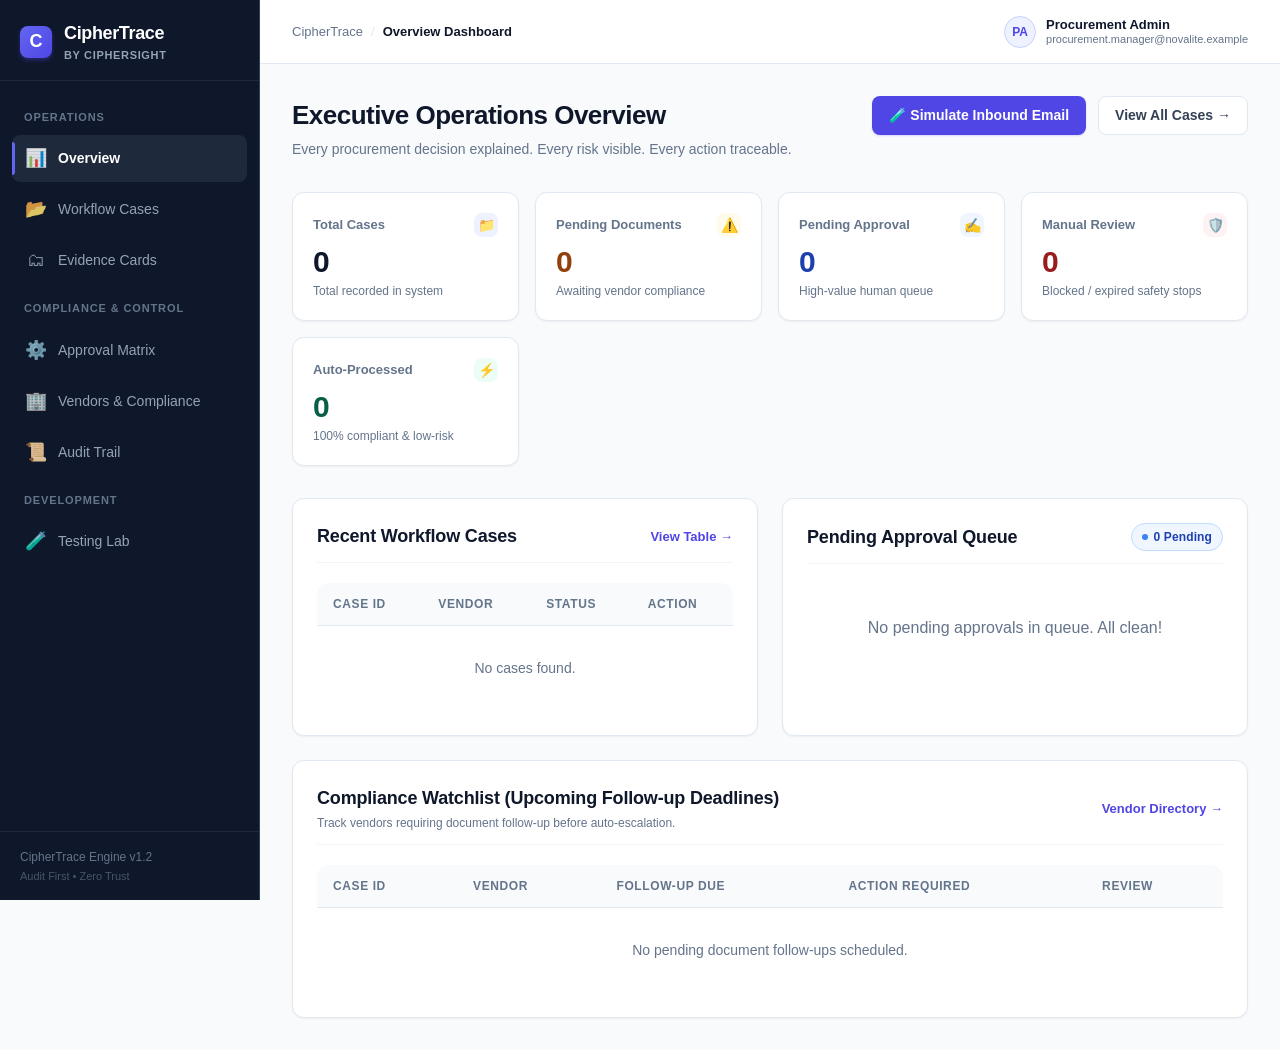
==== index.html @ 4a42e0ad "Initial commit: CipherTrace by Team CipherSight - AI Procurement Assistant" ====
﻿<!DOCTYPE html>
<html lang="en">
<head>
  <meta charset="UTF-8">
  <meta name="viewport" content="width=device-width, initial-scale=1.0">
  <title>CipherTrace - Overview Dashboard</title>
  <link rel="stylesheet" href="css/style.css">
</head>
<body>
  <div class="app-container">
    <!-- Midnight Navy Sidebar (Figma Spec) -->
    <aside class="app-sidebar" id="app-sidebar">
      <div class="sidebar-header">
        <div class="brand-wrapper">
          <div class="brand-logo-icon">C</div>
          <div class="brand-info">
            <span class="brand-title">CipherTrace</span>
            <span class="brand-subtitle">by CipherSight</span>
          </div>
        </div>
      </div>

      <nav class="sidebar-nav">
        <span class="nav-section-label">Operations</span>
        <a href="index.html" class="active">
          <span class="nav-icon">📊</span>
          <span>Overview</span>
        </a>
        <a href="cases.html">
          <span class="nav-icon">📂</span>
          <span>Workflow Cases</span>
        </a>
        <a href="evidence.html">
          <span class="nav-icon">🗂</span>
          <span>Evidence Cards</span>
        </a>

        <span class="nav-section-label">Compliance & Control</span>
        <a href="settings.html">
          <span class="nav-icon">⚙️</span>
          <span>Approval Matrix</span>
        </a>
        <a href="vendors.html">
          <span class="nav-icon">🏢</span>
          <span>Vendors & Compliance</span>
        </a>
        <a href="audit.html">
          <span class="nav-icon">📜</span>
          <span>Audit Trail</span>
        </a>

        <span class="nav-section-label">Development</span>
        <a href="test.html">
          <span class="nav-icon">🧪</span>
          <span>Testing Lab</span>
        </a>
      </nav>

      <div class="sidebar-footer">
        <div>CipherTrace Engine v1.2</div>
        <div style="font-size: 0.6875rem; color: #475569; margin-top: 2px;">Audit First • Zero Trust</div>
      </div>
    </aside>

    <!-- Main Content Wrapper -->
    <div class="app-main-wrapper">
      <header class="app-topbar">
        <div class="topbar-left">
          <button class="mobile-menu-toggle" id="menu-toggle" aria-label="Toggle Navigation">☰</button>
          <div class="topbar-breadcrumbs">
            <span>CipherTrace</span>
            <span class="separator">/</span>
            <span class="current">Overview Dashboard</span>
          </div>
        </div>

        <div class="topbar-right">
          <div class="user-profile-badge">
            <div class="user-avatar">PA</div>
            <div class="user-details">
              <span class="user-name">Procurement Admin</span>
              <span class="user-role">procurement.manager@novalite.example</span>
            </div>
          </div>
        </div>
      </header>

      <main class="page-content">
        <div class="page-header" style="display: flex; justify-content: space-between; align-items: flex-start; flex-wrap: wrap; gap: 1rem;">
          <div>
            <h1 class="page-title">Executive Operations Overview</h1>
            <p class="page-subtitle">Every procurement decision explained. Every risk visible. Every action traceable.</p>
          </div>
          <div style="display: flex; gap: 0.75rem;">
            <a href="test.html" class="btn btn-primary">🧪 Simulate Inbound Email</a>
            <a href="cases.html" class="btn btn-secondary">View All Cases →</a>
          </div>
        </div>

        <!-- 5 Stat Cards (Figma Spec) -->
        <div class="stat-cards-grid">
          <div class="stat-card variant-total">
            <div class="stat-card-header">
              <span class="stat-card-label">Total Cases</span>
              <span class="stat-card-badge">📁</span>
            </div>
            <div class="stat-card-value" id="stat-total">0</div>
            <div class="stat-card-subtext">Total recorded in system</div>
          </div>

          <div class="stat-card variant-warning">
            <div class="stat-card-header">
              <span class="stat-card-label">Pending Documents</span>
              <span class="stat-card-badge">⚠️</span>
            </div>
            <div class="stat-card-value" id="stat-pending-docs" style="color: var(--warning-text);">0</div>
            <div class="stat-card-subtext">Awaiting vendor compliance</div>
          </div>

          <div class="stat-card variant-info">
            <div class="stat-card-header">
              <span class="stat-card-label">Pending Approval</span>
              <span class="stat-card-badge">✍️</span>
            </div>
            <div class="stat-card-value" id="stat-pending-approval" style="color: var(--info-text);">0</div>
            <div class="stat-card-subtext">High-value human queue</div>
          </div>

          <div class="stat-card variant-danger">
            <div class="stat-card-header">
              <span class="stat-card-label">Manual Review</span>
              <span class="stat-card-badge">🛡️</span>
            </div>
            <div class="stat-card-value" id="stat-manual-review" style="color: var(--danger-text);">0</div>
            <div class="stat-card-subtext">Blocked / expired safety stops</div>
          </div>

          <div class="stat-card variant-success">
            <div class="stat-card-header">
              <span class="stat-card-label">Auto-Processed</span>
              <span class="stat-card-badge">⚡</span>
            </div>
            <div class="stat-card-value" id="stat-auto-processed" style="color: var(--success-text);">0</div>
            <div class="stat-card-subtext">100% compliant & low-risk</div>
          </div>
        </div>

        <!-- Operational Split View -->
        <div style="display: grid; grid-template-columns: repeat(auto-fit, minmax(450px, 1fr)); gap: 1.5rem;">
          <!-- Left: Recent Cases -->
          <div class="card" style="margin-bottom: 0;">
            <div class="card-header">
              <h2 class="card-title">Recent Workflow Cases</h2>
              <a href="cases.html" style="font-size: 0.8125rem; color: var(--primary); font-weight: 600; text-decoration: none;">View Table →</a>
            </div>
            <div class="table-container" style="box-shadow: none; border: none; margin-bottom: 0;">
              <table>
                <thead>
                  <tr>
                    <th>Case ID</th>
                    <th>Vendor</th>
                    <th>Status</th>
                    <th>Action</th>
                  </tr>
                </thead>
                <tbody id="recent-cases-tbody">
                  <tr>
                    <td colspan="4" style="text-align: center; color: var(--text-muted); padding: 2rem;">Loading live cases...</td>
                  </tr>
                </tbody>
              </table>
            </div>
          </div>

          <!-- Right: Pending Approval Queue -->
          <div class="card" style="margin-bottom: 0;">
            <div class="card-header">
              <h2 class="card-title">Pending Approval Queue</h2>
              <span class="badge badge-blue" id="queue-count-badge">0 Pending</span>
            </div>
            <div id="pending-queue-container" style="display: flex; flex-direction: column; gap: 0.75rem;">
              <div style="text-align: center; color: var(--text-muted); padding: 2rem;">Loading approval queue...</div>
            </div>
          </div>
        </div>

        <!-- Compliance & Follow-Up Watchlist -->
        <div class="card" style="margin-top: 1.5rem; margin-bottom: 0;">
          <div class="card-header">
            <div>
              <h2 class="card-title">Compliance Watchlist (Upcoming Follow-up Deadlines)</h2>
              <p style="font-size: 0.75rem; color: var(--text-muted); margin-top: 2px;">Track vendors requiring document follow-up before auto-escalation.</p>
            </div>
            <a href="vendors.html" style="font-size: 0.8125rem; color: var(--primary); font-weight: 600; text-decoration: none;">Vendor Directory →</a>
          </div>
          <div class="table-container" style="box-shadow: none; border: none; margin-bottom: 0;">
            <table>
              <thead>
                <tr>
                  <th>Case ID</th>
                  <th>Vendor</th>
                  <th>Follow-up Due</th>
                  <th>Action Required</th>
                  <th>Review</th>
                </tr>
              </thead>
              <tbody id="followup-tbody">
                <tr>
                  <td colspan="5" style="text-align: center; color: var(--text-muted); padding: 2rem;">Loading compliance watchlist...</td>
                </tr>
              </tbody>
            </table>
          </div>
        </div>
      </main>
    </div>
  </div>

  <div id="toast-container" class="toast-container"></div>

  <script src="js/app.js"></script>
  <script src="js/pages/overview.js"></script>
</body>
</html>
---- css/style.css ----
/* ==========================================================================
   Novalite Enterprise Design System — Linear + Stripe Dashboard Spec
   ========================================================================== */

:root {
  /* Colors */
  --sidebar-bg: #0f172a;       /* Slate 900 */
  --sidebar-hover: #1e293b;    /* Slate 800 */
  --sidebar-border: #334155;   /* Slate 700 */
  --sidebar-text: #94a3b8;     /* Slate 400 */
  --sidebar-text-active: #ffffff;
  --sidebar-active-indicator: #6366f1; /* Indigo 500 */

  --primary: #4f46e5;          /* Indigo 600 */
  --primary-hover: #4338ca;    /* Indigo 700 */
  --primary-light: #eef2ff;    /* Indigo 50 */
  --primary-text: #ffffff;

  --bg-page: #f8fafc;          /* Slate 50 */
  --bg-surface: #ffffff;
  --border: #e2e8f0;           /* Slate 200 */
  --border-light: #f1f5f9;     /* Slate 100 */

  --text-main: #0f172a;        /* Slate 900 */
  --text-body: #334155;        /* Slate 700 */
  --text-muted: #64748b;       /* Slate 500 */
  --text-light: #94a3b8;       /* Slate 400 */

  /* Status Tokens */
  --success-bg: #ecfdf5;       /* Emerald 50 */
  --success-border: #a7f3d0;   /* Emerald 200 */
  --success-text: #065f46;     /* Emerald 800 */
  --success-dot: #10b981;      /* Emerald 500 */

  --warning-bg: #fffbeb;       /* Amber 50 */
  --warning-border: #fde68a;   /* Amber 200 */
  --warning-text: #92400e;     /* Amber 800 */
  --warning-dot: #f59e0b;      /* Amber 500 */

  --info-bg: #eff6ff;          /* Blue 50 */
  --info-border: #bfdbfe;      /* Blue 200 */
  --info-text: #1e40af;        /* Blue 800 */
  --info-dot: #3b82f6;         /* Blue 500 */

  --danger-bg: #fef2f2;        /* Rose 50 */
  --danger-border: #fecaca;    /* Rose 200 */
  --danger-text: #991b1b;      /* Rose 800 */
  --danger-dot: #ef4444;       /* Rose 500 */

  --neutral-bg: #f1f5f9;       /* Slate 100 */
  --neutral-border: #cbd5e1;   /* Slate 300 */
  --neutral-text: #475569;     /* Slate 600 */

  /* Elevation */
  --shadow-xs: 0 1px 2px rgba(0, 0, 0, 0.05);
  --shadow-sm: 0 1px 3px rgba(0, 0, 0, 0.08), 0 1px 2px rgba(0, 0, 0, 0.04);
  --shadow-md: 0 4px 6px -1px rgba(0, 0, 0, 0.08), 0 2px 4px -1px rgba(0, 0, 0, 0.04);
  --shadow-lg: 0 10px 15px -3px rgba(0, 0, 0, 0.08), 0 4px 6px -2px rgba(0, 0, 0, 0.04);

  --radius-sm: 6px;
  --radius-md: 8px;
  --radius-lg: 12px;
  --radius-full: 9999px;

  --sidebar-width: 260px;
  --topbar-height: 64px;
}

* {
  box-sizing: border-box;
  margin: 0;
  padding: 0;
}

body {
  font-family: -apple-system, BlinkMacSystemFont, "Inter", "Segoe UI", Roboto, sans-serif;
  background-color: var(--bg-page);
  color: var(--text-main);
  line-height: 1.5;
  -webkit-font-smoothing: antialiased;
  min-height: 100vh;
  display: flex;
}

/* ==========================================================================
   Application Shell Layout
   ========================================================================== */

.app-container {
  display: flex;
  width: 100%;
  min-height: 100vh;
}

/* Sidebar */
aside.app-sidebar {
  width: var(--sidebar-width);
  background-color: var(--sidebar-bg);
  color: var(--sidebar-text);
  flex-shrink: 0;
  display: flex;
  flex-direction: column;
  border-right: 1px solid var(--sidebar-border);
  position: fixed;
  top: 0;
  bottom: 0;
  left: 0;
  z-index: 50;
  transition: transform 0.2s ease;
}

.sidebar-header {
  padding: 1.25rem 1.25rem 1rem 1.25rem;
  border-bottom: 1px solid rgba(255, 255, 255, 0.08);
}

.brand-wrapper {
  display: flex;
  align-items: center;
  gap: 0.75rem;
}

.brand-logo-icon {
  width: 32px;
  height: 32px;
  background: linear-gradient(135deg, #6366f1, #4f46e5);
  border-radius: var(--radius-md);
  display: flex;
  align-items: center;
  justify-content: center;
  color: #fff;
  font-weight: 800;
  font-size: 1.125rem;
  box-shadow: 0 2px 4px rgba(79, 70, 229, 0.4);
}

.brand-info {
  display: flex;
  flex-direction: column;
}

.brand-title {
  font-size: 1.125rem;
  font-weight: 700;
  color: #ffffff;
  letter-spacing: -0.02em;
}

.brand-subtitle {
  font-size: 0.6875rem;
  color: var(--sidebar-text);
  text-transform: uppercase;
  letter-spacing: 0.06em;
  font-weight: 600;
}

/* Sidebar Navigation */
.sidebar-nav {
  padding: 1rem 0.75rem;
  flex: 1;
  overflow-y: auto;
  display: flex;
  flex-direction: column;
  gap: 0.25rem;
}

.nav-section-label {
  font-size: 0.6875rem;
  font-weight: 700;
  text-transform: uppercase;
  color: #64748b;
  letter-spacing: 0.08em;
  padding: 0.75rem 0.75rem 0.375rem 0.75rem;
}

.sidebar-nav a {
  display: flex;
  align-items: center;
  gap: 0.75rem;
  padding: 0.625rem 0.875rem;
  border-radius: var(--radius-md);
  color: var(--sidebar-text);
  text-decoration: none;
  font-size: 0.875rem;
  font-weight: 500;
  transition: all 0.15s ease;
  position: relative;
}

.sidebar-nav a .nav-icon {
  font-size: 1.125rem;
  width: 20px;
  display: inline-flex;
  justify-content: center;
  opacity: 0.85;
}

.sidebar-nav a:hover {
  background-color: var(--sidebar-hover);
  color: #ffffff;
}

.sidebar-nav a.active {
  background-color: #1e293b;
  color: var(--sidebar-text-active);
  font-weight: 600;
}

.sidebar-nav a.active::before {
  content: "";
  position: absolute;
  left: 0;
  top: 15%;
  bottom: 15%;
  width: 3px;
  background-color: var(--sidebar-active-indicator);
  border-radius: 0 4px 4px 0;
}

.sidebar-footer {
  padding: 1rem 1.25rem;
  border-top: 1px solid rgba(255, 255, 255, 0.08);
  font-size: 0.75rem;
  color: #64748b;
}

/* Main Content Area */
.app-main-wrapper {
  margin-left: var(--sidebar-width);
  flex: 1;
  display: flex;
  flex-direction: column;
  min-width: 0;
}

/* Topbar Header */
header.app-topbar {
  height: var(--topbar-height);
  background-color: var(--bg-surface);
  border-bottom: 1px solid var(--border);
  display: flex;
  align-items: center;
  justify-content: space-between;
  padding: 0 2rem;
  position: sticky;
  top: 0;
  z-index: 40;
}

.topbar-left {
  display: flex;
  align-items: center;
  gap: 1rem;
}

.mobile-menu-toggle {
  display: none;
  background: none;
  border: 1px solid var(--border);
  border-radius: var(--radius-sm);
  padding: 0.375rem 0.5rem;
  cursor: pointer;
  font-size: 1.125rem;
}

.topbar-breadcrumbs {
  display: flex;
  align-items: center;
  gap: 0.5rem;
  font-size: 0.8125rem;
  color: var(--text-muted);
}

.topbar-breadcrumbs a {
  color: var(--text-muted);
  text-decoration: none;
}
.topbar-breadcrumbs a:hover {
  color: var(--text-main);
}
.topbar-breadcrumbs .separator {
  color: var(--border);
}
.topbar-breadcrumbs .current {
  color: var(--text-main);
  font-weight: 600;
}

.topbar-right {
  display: flex;
  align-items: center;
  gap: 1.25rem;
}

.user-profile-badge {
  display: flex;
  align-items: center;
  gap: 0.625rem;
  font-size: 0.8125rem;
}

.user-avatar {
  width: 32px;
  height: 32px;
  background-color: var(--primary-light);
  color: var(--primary);
  border-radius: var(--radius-full);
  display: flex;
  align-items: center;
  justify-content: center;
  font-weight: 700;
  font-size: 0.75rem;
  border: 1px solid #c7d2fe;
}

.user-details {
  display: flex;
  flex-direction: column;
  line-height: 1.2;
}
.user-name {
  font-weight: 600;
  color: var(--text-main);
}
.user-role {
  font-size: 0.6875rem;
  color: var(--text-muted);
}

/* Page Container */
main.page-content {
  padding: 2rem;
  max-width: 1400px;
  width: 100%;
  margin: 0 auto;
}

.page-header {
  margin-bottom: 2rem;
}

.page-title {
  font-size: 1.625rem;
  font-weight: 700;
  letter-spacing: -0.02em;
  color: var(--text-main);
  margin-bottom: 0.25rem;
}

.page-subtitle {
  font-size: 0.875rem;
  color: var(--text-muted);
}

/* ==========================================================================
   Dashboard Stat Cards Grid (Screen A)
   ========================================================================== */

.stat-cards-grid {
  display: grid;
  grid-template-columns: repeat(auto-fit, minmax(210px, 1fr));
  gap: 1rem;
  margin-bottom: 2rem;
}

.stat-card {
  background-color: var(--bg-surface);
  border: 1px solid var(--border);
  border-radius: var(--radius-lg);
  padding: 1.25rem;
  box-shadow: var(--shadow-xs);
  display: flex;
  flex-direction: column;
  transition: all 0.15s ease;
  position: relative;
  overflow: hidden;
}

.stat-card:hover {
  box-shadow: var(--shadow-sm);
  border-color: #cbd5e1;
}

.stat-card-header {
  display: flex;
  align-items: center;
  justify-content: space-between;
  margin-bottom: 0.5rem;
}

.stat-card-label {
  font-size: 0.8125rem;
  font-weight: 600;
  color: var(--text-muted);
}

.stat-card-badge {
  width: 24px;
  height: 24px;
  border-radius: var(--radius-md);
  display: flex;
  align-items: center;
  justify-content: center;
  font-size: 0.875rem;
}

.stat-card-value {
  font-size: 1.875rem;
  font-weight: 800;
  color: var(--text-main);
  line-height: 1.1;
  margin-bottom: 0.25rem;
}

.stat-card-subtext {
  font-size: 0.75rem;
  color: var(--text-muted);
}

/* Stat color variants */
.stat-card.variant-total .stat-card-badge { background-color: var(--primary-light); color: var(--primary); }
.stat-card.variant-warning .stat-card-badge { background-color: var(--warning-bg); color: var(--warning-text); }
.stat-card.variant-info .stat-card-badge { background-color: var(--info-bg); color: var(--info-text); }
.stat-card.variant-danger .stat-card-badge { background-color: var(--danger-bg); color: var(--danger-text); }
.stat-card.variant-success .stat-card-badge { background-color: var(--success-bg); color: var(--success-text); }

/* ==========================================================================
   Standard Card Component
   ========================================================================== */

.card {
  background-color: var(--bg-surface);
  border: 1px solid var(--border);
  border-radius: var(--radius-lg);
  padding: 1.5rem;
  box-shadow: var(--shadow-xs);
  margin-bottom: 1.5rem;
}

.card-header {
  display: flex;
  align-items: center;
  justify-content: space-between;
  margin-bottom: 1.25rem;
  padding-bottom: 0.75rem;
  border-bottom: 1px solid var(--border-light);
}

.card-title {
  font-size: 1.125rem;
  font-weight: 700;
  color: var(--text-main);
  letter-spacing: -0.01em;
}

/* ==========================================================================
   Status Badges (Pills)
   ========================================================================== */

.badge {
  display: inline-flex;
  align-items: center;
  gap: 0.375rem;
  padding: 0.25rem 0.625rem;
  border-radius: var(--radius-full);
  font-size: 0.75rem;
  font-weight: 600;
  letter-spacing: 0.01em;
  white-space: nowrap;
}

.badge::before {
  content: "";
  display: inline-block;
  width: 6px;
  height: 6px;
  border-radius: var(--radius-full);
}

.badge-green, .badge-success {
  background-color: var(--success-bg);
  border: 1px solid var(--success-border);
  color: var(--success-text);
}
.badge-green::before, .badge-success::before { background-color: var(--success-dot); }

.badge-amber, .badge-warning {
  background-color: var(--warning-bg);
  border: 1px solid var(--warning-border);
  color: var(--warning-text);
}
.badge-amber::before, .badge-warning::before { background-color: var(--warning-dot); }

.badge-blue, .badge-info {
  background-color: var(--info-bg);
  border: 1px solid var(--info-border);
  color: var(--info-text);
}
.badge-blue::before, .badge-info::before { background-color: var(--info-dot); }

.badge-red, .badge-danger {
  background-color: var(--danger-bg);
  border: 1px solid var(--danger-border);
  color: var(--danger-text);
}
.badge-red::before, .badge-danger::before { background-color: var(--danger-dot); }

.badge-gray, .badge-neutral {
  background-color: var(--neutral-bg);
  border: 1px solid var(--neutral-border);
  color: var(--neutral-text);
}
.badge-gray::before, .badge-neutral::before { background-color: var(--text-muted); }

/* ==========================================================================
   Filter Bar Component
   ========================================================================== */

.filters-bar {
  background-color: var(--bg-surface);
  border: 1px solid var(--border);
  border-radius: var(--radius-lg);
  padding: 1rem 1.25rem;
  display: flex;
  align-items: flex-end;
  gap: 1rem;
  flex-wrap: wrap;
  margin-bottom: 1.5rem;
  box-shadow: var(--shadow-xs);
}

.form-group {
  display: flex;
  flex-direction: column;
  gap: 0.375rem;
}

.form-group label {
  font-size: 0.75rem;
  font-weight: 600;
  color: var(--text-body);
  text-transform: uppercase;
  letter-spacing: 0.03em;
}

.form-control, .input-text, select {
  font-family: inherit;
  font-size: 0.875rem;
  padding: 0.5rem 0.875rem;
  border: 1px solid var(--border);
  border-radius: var(--radius-md);
  background-color: #ffffff;
  color: var(--text-main);
  outline: none;
  transition: all 0.15s ease;
  min-width: 180px;
}

.form-control:focus, .input-text:focus, select:focus {
  border-color: var(--primary);
  box-shadow: 0 0 0 3px rgba(79, 70, 229, 0.15);
}

.search-group {
  flex: 1;
  min-width: 260px;
}

/* Buttons */
.btn {
  display: inline-flex;
  align-items: center;
  justify-content: center;
  gap: 0.5rem;
  padding: 0.5rem 1rem;
  font-size: 0.875rem;
  font-weight: 600;
  border-radius: var(--radius-md);
  border: 1px solid transparent;
  cursor: pointer;
  text-decoration: none;
  transition: all 0.15s ease;
}

.btn-primary {
  background-color: var(--primary);
  color: var(--primary-text);
  box-shadow: 0 1px 2px rgba(79, 70, 229, 0.2);
}
.btn-primary:hover {
  background-color: var(--primary-hover);
}

.btn-secondary {
  background-color: #ffffff;
  border-color: var(--border);
  color: var(--text-body);
}
.btn-secondary:hover {
  background-color: var(--bg-page);
  border-color: #cbd5e1;
}

.btn-success {
  background-color: #059669;
  color: #ffffff;
}
.btn-success:hover { background-color: #047857; }

.btn-danger {
  background-color: #dc2626;
  color: #ffffff;
}
.btn-danger:hover { background-color: #b91c1c; }

.btn-sm {
  padding: 0.25rem 0.625rem;
  font-size: 0.75rem;
}

/* ==========================================================================
   Data Table Component
   ========================================================================== */

.table-container {
  background-color: var(--bg-surface);
  border: 1px solid var(--border);
  border-radius: var(--radius-lg);
  overflow-x: auto;
  box-shadow: var(--shadow-xs);
  margin-bottom: 1.5rem;
}

table {
  width: 100%;
  border-collapse: collapse;
  text-align: left;
  font-size: 0.875rem;
}

th {
  background-color: #f8fafc;
  padding: 0.75rem 1rem;
  font-size: 0.75rem;
  font-weight: 600;
  text-transform: uppercase;
  letter-spacing: 0.05em;
  color: var(--text-muted);
  border-bottom: 1px solid var(--border);
  white-space: nowrap;
}

td {
  padding: 0.875rem 1rem;
  border-bottom: 1px solid var(--border-light);
  color: var(--text-body);
  vertical-align: middle;
}

tr:last-child td {
  border-bottom: none;
}

tbody tr:hover {
  background-color: #f8fafc;
}

.case-id-cell {
  font-family: ui-monospace, SFMono-Regular, Menlo, Monaco, Consolas, monospace;
  font-weight: 700;
  color: var(--primary);
}

/* ==========================================================================
   Evidence Card Detail Components (Screen C)
   ========================================================================== */

.evidence-hero-banner {
  background: linear-gradient(135deg, #0f172a 0%, #1e293b 100%);
  color: #ffffff;
  border-radius: var(--radius-lg);
  padding: 1.75rem 2rem;
  margin-bottom: 2rem;
  box-shadow: var(--shadow-md);
  position: relative;
  overflow: hidden;
}

.evidence-hero-banner::after {
  content: "";
  position: absolute;
  top: -50px;
  right: -50px;
  width: 180px;
  height: 180px;
  background: radial-gradient(circle, rgba(99, 102, 241, 0.25) 0%, transparent 70%);
  border-radius: 50%;
  pointer-events: none;
}

.evidence-hero-top {
  display: flex;
  align-items: center;
  justify-content: space-between;
  flex-wrap: wrap;
  gap: 1rem;
  margin-bottom: 0.75rem;
}

.evidence-id-label {
  font-size: 0.8125rem;
  text-transform: uppercase;
  letter-spacing: 0.08em;
  color: #94a3b8;
  font-weight: 600;
}

.evidence-hero-title {
  font-size: 1.5rem;
  font-weight: 700;
  letter-spacing: -0.02em;
}

.evidence-hero-meta {
  display: flex;
  gap: 2rem;
  flex-wrap: wrap;
  font-size: 0.8125rem;
  color: #cbd5e1;
  margin-top: 1rem;
  padding-top: 1rem;
  border-top: 1px solid rgba(255, 255, 255, 0.12);
}

/* 6 Exact Evidence Sections */
.evidence-section-grid {
  display: grid;
  grid-template-columns: repeat(auto-fit, minmax(320px, 1fr));
  gap: 1.25rem;
  margin-bottom: 2rem;
}

.evidence-block {
  background-color: var(--bg-surface);
  border: 1px solid var(--border);
  border-radius: var(--radius-lg);
  padding: 1.25rem;
  box-shadow: var(--shadow-xs);
}

.evidence-block-label {
  font-size: 0.75rem;
  text-transform: uppercase;
  font-weight: 700;
  letter-spacing: 0.05em;
  color: var(--text-muted);
  margin-bottom: 0.5rem;
  display: flex;
  align-items: center;
  gap: 0.5rem;
}

.evidence-block-value {
  font-size: 0.9375rem;
  color: var(--text-main);
  line-height: 1.5;
}

.rule-tag {
  display: inline-block;
  font-family: ui-monospace, SFMono-Regular, monospace;
  font-size: 0.8125rem;
  font-weight: 700;
  background-color: var(--neutral-bg);
  border: 1px solid var(--border);
  padding: 0.25rem 0.5rem;
  border-radius: var(--radius-sm);
  color: var(--primary);
}

/* Document Checklist */
.checklist-group {
  display: flex;
  flex-direction: column;
  gap: 0.625rem;
}

.checklist-item {
  display: flex;
  align-items: center;
  justify-content: space-between;
  padding: 0.75rem 1rem;
  border: 1px solid var(--border-light);
  border-radius: var(--radius-md);
  background-color: #ffffff;
}

.checklist-doc-name {
  font-weight: 600;
  font-size: 0.875rem;
}

/* Audit Timeline */
.timeline {
  display: flex;
  flex-direction: column;
  gap: 1rem;
  position: relative;
  padding-left: 1.5rem;
}

.timeline::before {
  content: "";
  position: absolute;
  left: 6px;
  top: 8px;
  bottom: 8px;
  width: 2px;
  background-color: var(--border);
}

.timeline-item {
  position: relative;
  display: flex;
  flex-direction: column;
  gap: 0.25rem;
}

.timeline-item::before {
  content: "";
  position: absolute;
  left: -1.5rem;
  top: 4px;
  width: 10px;
  height: 10px;
  border-radius: 50%;
  background-color: var(--primary);
  border: 2px solid #ffffff;
  box-shadow: 0 0 0 2px var(--border);
}

.timeline-header {
  display: flex;
  align-items: center;
  gap: 0.5rem;
  font-size: 0.8125rem;
}

.timeline-action {
  font-weight: 700;
  color: var(--text-main);
}

.timeline-actor {
  color: var(--text-muted);
}

.timeline-date {
  color: var(--text-light);
  font-size: 0.75rem;
}

.timeline-reason {
  font-size: 0.8125rem;
  color: var(--text-body);
  background-color: var(--bg-page);
  padding: 0.5rem 0.75rem;
  border-radius: var(--radius-sm);
  border-left: 3px solid var(--border);
}

/* Modal Confirmation */
.modal-overlay {
  position: fixed;
  inset: 0;
  background-color: rgba(15, 23, 42, 0.6);
  backdrop-filter: blur(2px);
  display: flex;
  align-items: center;
  justify-content: center;
  z-index: 100;
  padding: 1rem;
}

.modal-dialog {
  background-color: #ffffff;
  border-radius: var(--radius-lg);
  max-width: 480px;
  width: 100%;
  box-shadow: var(--shadow-lg);
  padding: 1.5rem;
}

/* Toast Notifications */
.toast-container {
  position: fixed;
  bottom: 1.5rem;
  right: 1.5rem;
  display: flex;
  flex-direction: column;
  gap: 0.5rem;
  z-index: 110;
}

.toast {
  background-color: #0f172a;
  color: #ffffff;
  padding: 0.75rem 1.25rem;
  border-radius: var(--radius-md);
  font-size: 0.875rem;
  box-shadow: var(--shadow-lg);
  display: flex;
  align-items: center;
  justify-content: space-between;
  gap: 1rem;
}

/* ==========================================================================
   Responsive Breakpoints
   ========================================================================== */

@media (max-width: 900px) {
  aside.app-sidebar {
    transform: translateX(-100%);
  }

  aside.app-sidebar.open {
    transform: translateX(0);
  }

  .app-main-wrapper {
    margin-left: 0;
  }

  .mobile-menu-toggle {
    display: inline-flex;
  }
}

@media (max-width: 640px) {
  main.page-content {
    padding: 1rem;
  }

  .filters-bar {
    flex-direction: column;
    align-items: stretch;
  }

  .evidence-section-grid {
    grid-template-columns: 1fr;
  }
}
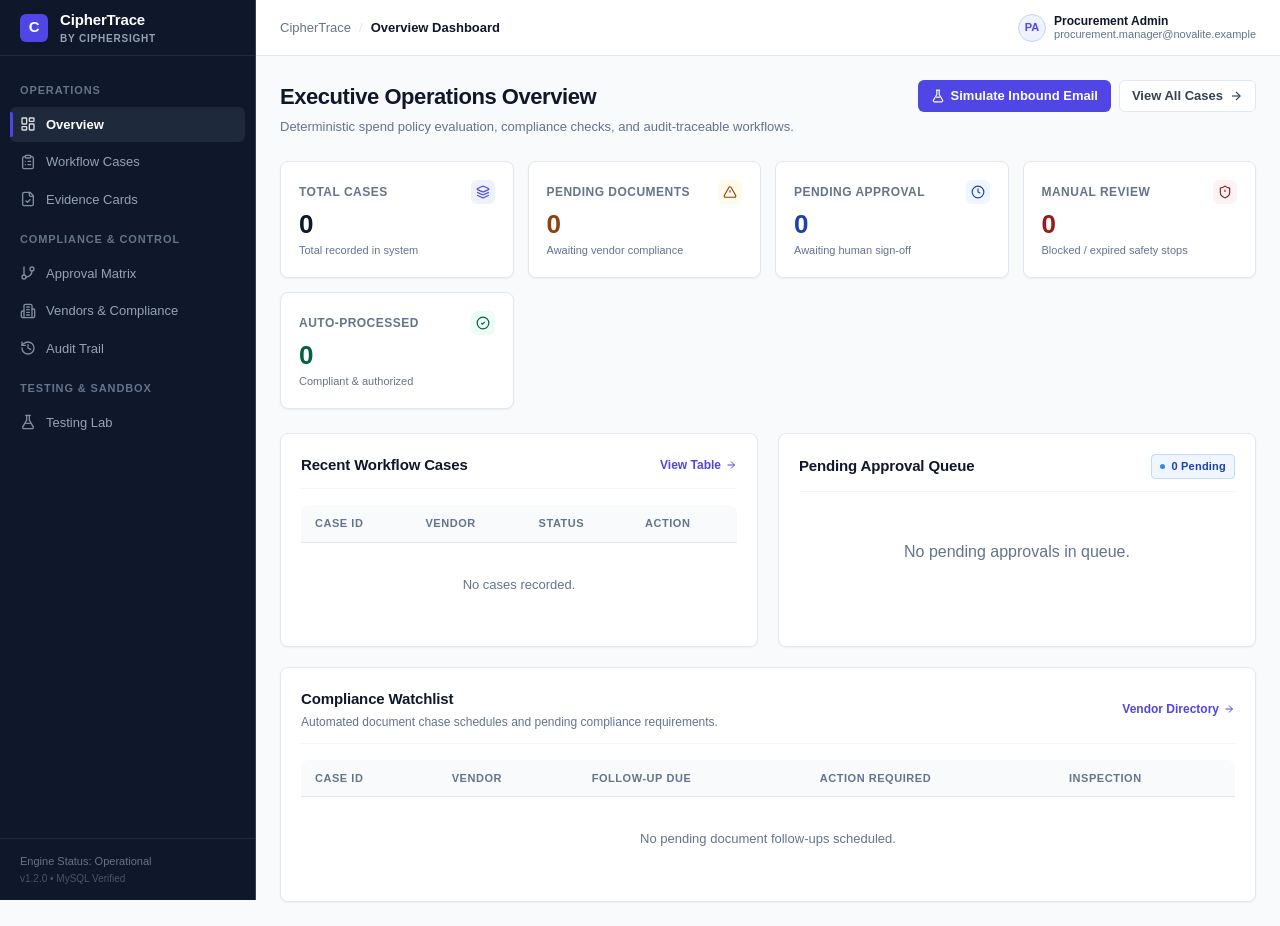
==== commit 16193720: "UI/UX Audit & Enterprise Redesign: eliminate AI clichés and emojis, introduce Lucide SVG icons, fix " ====
--- a/index.html
+++ b/index.html
@@ -1,4 +1,4 @@
-﻿<!DOCTYPE html>
+<!DOCTYPE html>
 <html lang="en">
 <head>
   <meta charset="UTF-8">
@@ -8,7 +8,7 @@
 </head>
 <body>
   <div class="app-container">
-    <!-- Midnight Navy Sidebar (Figma Spec) -->
+    <!-- Enterprise Sidebar -->
     <aside class="app-sidebar" id="app-sidebar">
       <div class="sidebar-header">
         <div class="brand-wrapper">
@@ -22,43 +22,43 @@
 
       <nav class="sidebar-nav">
         <span class="nav-section-label">Operations</span>
-        <a href="index.html" class="active">
-          <span class="nav-icon">📊</span>
+        <a href="index.html" class="active" aria-current="page">
+          <svg class="nav-svg" viewBox="0 0 24 24" fill="none" stroke="currentColor" stroke-width="2" stroke-linecap="round" stroke-linejoin="round"><rect width="7" height="9" x="3" y="3" rx="1"/><rect width="7" height="5" x="14" y="3" rx="1"/><rect width="7" height="9" x="14" y="12" rx="1"/><rect width="7" height="5" x="3" y="16" rx="1"/></svg>
           <span>Overview</span>
         </a>
         <a href="cases.html">
-          <span class="nav-icon">📂</span>
+          <svg class="nav-svg" viewBox="0 0 24 24" fill="none" stroke="currentColor" stroke-width="2" stroke-linecap="round" stroke-linejoin="round"><rect width="8" height="4" x="8" y="2" rx="1" ry="1"/><path d="M16 4h2a2 2 0 0 1 2 2v14a2 2 0 0 1-2 2H6a2 2 0 0 1-2-2V6a2 2 0 0 1 2-2h2"/><path d="M12 11h4"/><path d="M12 16h4"/><path d="M8 11h.01"/><path d="M8 16h.01"/></svg>
           <span>Workflow Cases</span>
         </a>
         <a href="evidence.html">
-          <span class="nav-icon">🗂</span>
+          <svg class="nav-svg" viewBox="0 0 24 24" fill="none" stroke="currentColor" stroke-width="2" stroke-linecap="round" stroke-linejoin="round"><path d="M15 2H6a2 2 0 0 0-2 2v16a2 2 0 0 0 2 2h12a2 2 0 0 0 2-2V7Z"/><path d="M14 2v4a2 2 0 0 0 2 2h4"/><path d="m9 15 2 2 4-4"/></svg>
           <span>Evidence Cards</span>
         </a>
 
         <span class="nav-section-label">Compliance & Control</span>
         <a href="settings.html">
-          <span class="nav-icon">⚙️</span>
+          <svg class="nav-svg" viewBox="0 0 24 24" fill="none" stroke="currentColor" stroke-width="2" stroke-linecap="round" stroke-linejoin="round"><line x1="6" x2="6" y1="3" y2="15"/><circle cx="18" cy="6" r="3"/><circle cx="6" cy="18" r="3"/><path d="M18 9a9 9 0 0 1-9 9"/></svg>
           <span>Approval Matrix</span>
         </a>
         <a href="vendors.html">
-          <span class="nav-icon">🏢</span>
+          <svg class="nav-svg" viewBox="0 0 24 24" fill="none" stroke="currentColor" stroke-width="2" stroke-linecap="round" stroke-linejoin="round"><path d="M6 22V4a2 2 0 0 1 2-2h8a2 2 0 0 1 2 2v18Z"/><path d="M6 12H4a2 2 0 0 0-2 2v6a2 2 0 0 0 2 2h2"/><path d="M18 9h2a2 2 0 0 1 2 2v9a2 2 0 0 1-2 2h-2"/><path d="M10 6h4"/><path d="M10 10h4"/><path d="M10 14h4"/><path d="M10 18h4"/></svg>
           <span>Vendors & Compliance</span>
         </a>
         <a href="audit.html">
-          <span class="nav-icon">📜</span>
+          <svg class="nav-svg" viewBox="0 0 24 24" fill="none" stroke="currentColor" stroke-width="2" stroke-linecap="round" stroke-linejoin="round"><path d="M3 12a9 9 0 1 0 9-9 9.75 9.75 0 0 0-6.74 2.74L3 8"/><path d="M3 3v5h5"/><path d="M12 7v5l4 2"/></svg>
           <span>Audit Trail</span>
         </a>
 
-        <span class="nav-section-label">Development</span>
+        <span class="nav-section-label">Testing & Sandbox</span>
         <a href="test.html">
-          <span class="nav-icon">🧪</span>
+          <svg class="nav-svg" viewBox="0 0 24 24" fill="none" stroke="currentColor" stroke-width="2" stroke-linecap="round" stroke-linejoin="round"><path d="M10 2v7.31L4.1 19.34A2 2 0 0 0 5.76 22h12.48a2 2 0 0 0 1.66-2.66L14 9.31V2"/><line x1="8.5" x2="15.5" y1="2" y2="2"/><line x1="8.5" x2="15.5" y1="14" y2="14"/></svg>
           <span>Testing Lab</span>
         </a>
       </nav>
 
       <div class="sidebar-footer">
-        <div>CipherTrace Engine v1.2</div>
-        <div style="font-size: 0.6875rem; color: #475569; margin-top: 2px;">Audit First • Zero Trust</div>
+        <div>Engine Status: Operational</div>
+        <div style="font-size: 0.625rem; color: #475569;">v1.2.0 • MySQL Verified</div>
       </div>
     </aside>
 
@@ -66,7 +66,9 @@
     <div class="app-main-wrapper">
       <header class="app-topbar">
         <div class="topbar-left">
-          <button class="mobile-menu-toggle" id="menu-toggle" aria-label="Toggle Navigation">☰</button>
+          <button class="mobile-menu-toggle" id="menu-toggle" aria-label="Toggle Navigation">
+            <svg width="18" height="18" viewBox="0 0 24 24" fill="none" stroke="currentColor" stroke-width="2" stroke-linecap="round" stroke-linejoin="round"><line x1="4" x2="20" y1="12" y2="12"/><line x1="4" x2="20" y1="6" y2="6"/><line x1="4" x2="20" y1="18" y2="18"/></svg>
+          </button>
           <div class="topbar-breadcrumbs">
             <span>CipherTrace</span>
             <span class="separator">/</span>
@@ -89,20 +91,28 @@
         <div class="page-header" style="display: flex; justify-content: space-between; align-items: flex-start; flex-wrap: wrap; gap: 1rem;">
           <div>
             <h1 class="page-title">Executive Operations Overview</h1>
-            <p class="page-subtitle">Every procurement decision explained. Every risk visible. Every action traceable.</p>
-          </div>
-          <div style="display: flex; gap: 0.75rem;">
-            <a href="test.html" class="btn btn-primary">🧪 Simulate Inbound Email</a>
-            <a href="cases.html" class="btn btn-secondary">View All Cases →</a>
-          </div>
-        </div>
-
-        <!-- 5 Stat Cards (Figma Spec) -->
+            <p class="page-subtitle">Deterministic spend policy evaluation, compliance checks, and audit-traceable workflows.</p>
+          </div>
+          <div style="display: flex; gap: 0.5rem;">
+            <a href="test.html" class="btn btn-primary">
+              <svg width="14" height="14" viewBox="0 0 24 24" fill="none" stroke="currentColor" stroke-width="2"><path d="M10 2v7.31L4.1 19.34A2 2 0 0 0 5.76 22h12.48a2 2 0 0 0 1.66-2.66L14 9.31V2"/><line x1="8.5" x2="15.5" y1="2" y2="2"/><line x1="8.5" x2="15.5" y1="14" y2="14"/></svg>
+              <span>Simulate Inbound Email</span>
+            </a>
+            <a href="cases.html" class="btn btn-secondary">
+              <span>View All Cases</span>
+              <svg width="14" height="14" viewBox="0 0 24 24" fill="none" stroke="currentColor" stroke-width="2"><path d="M5 12h14"/><path d="m12 5 7 7-7 7"/></svg>
+            </a>
+          </div>
+        </div>
+
+        <!-- 5 Stat Cards (Linear Style, Lucide SVG) -->
         <div class="stat-cards-grid">
           <div class="stat-card variant-total">
             <div class="stat-card-header">
               <span class="stat-card-label">Total Cases</span>
-              <span class="stat-card-badge">📁</span>
+              <span class="stat-card-badge">
+                <svg viewBox="0 0 24 24" fill="none" stroke="currentColor" stroke-width="2"><path d="m12.83 2.18a2 2 0 0 0-1.66 0L2.6 6.08a1 1 0 0 0 0 1.83l8.58 3.9a2 2 0 0 0 1.66 0l8.58-3.9a1 1 0 0 0 0-1.83Z"/><path d="m22 17.65-9.17 4.16a2 2 0 0 1-1.66 0L2 17.65"/><path d="m22 12.65-9.17 4.16a2 2 0 0 1-1.66 0L2 12.65"/></svg>
+              </span>
             </div>
             <div class="stat-card-value" id="stat-total">0</div>
             <div class="stat-card-subtext">Total recorded in system</div>
@@ -111,7 +121,9 @@
           <div class="stat-card variant-warning">
             <div class="stat-card-header">
               <span class="stat-card-label">Pending Documents</span>
-              <span class="stat-card-badge">⚠️</span>
+              <span class="stat-card-badge">
+                <svg viewBox="0 0 24 24" fill="none" stroke="currentColor" stroke-width="2"><path d="m21.73 18-8-14a2 2 0 0 0-3.48 0l-8 14A2 2 0 0 0 4 21h16a2 2 0 0 0 1.73-3Z"/><line x1="12" x2="12" y1="9" y2="13"/><line x1="12" x2="12.01" y1="17" y2="17"/></svg>
+              </span>
             </div>
             <div class="stat-card-value" id="stat-pending-docs" style="color: var(--warning-text);">0</div>
             <div class="stat-card-subtext">Awaiting vendor compliance</div>
@@ -120,16 +132,20 @@
           <div class="stat-card variant-info">
             <div class="stat-card-header">
               <span class="stat-card-label">Pending Approval</span>
-              <span class="stat-card-badge">✍️</span>
+              <span class="stat-card-badge">
+                <svg viewBox="0 0 24 24" fill="none" stroke="currentColor" stroke-width="2"><circle cx="12" cy="12" r="10"/><polyline points="12 6 12 12 16 14"/></svg>
+              </span>
             </div>
             <div class="stat-card-value" id="stat-pending-approval" style="color: var(--info-text);">0</div>
-            <div class="stat-card-subtext">High-value human queue</div>
+            <div class="stat-card-subtext">Awaiting human sign-off</div>
           </div>
 
           <div class="stat-card variant-danger">
             <div class="stat-card-header">
               <span class="stat-card-label">Manual Review</span>
-              <span class="stat-card-badge">🛡️</span>
+              <span class="stat-card-badge">
+                <svg viewBox="0 0 24 24" fill="none" stroke="currentColor" stroke-width="2"><path d="M20 13c0 5-3.5 7.5-7.66 8.95a1 1 0 0 1-.67-.01C7.5 20.5 4 18 4 13V6a1 1 0 0 1 1-1c2 0 4.5-1.2 6.24-2.72a1.17 1.17 0 0 1 1.52 0C14.51 3.81 17 5 19 5a1 1 0 0 1 1 1z"/><line x1="12" x2="12" y1="8" y2="12"/><line x1="12" x2="12.01" y1="16" y2="16"/></svg>
+              </span>
             </div>
             <div class="stat-card-value" id="stat-manual-review" style="color: var(--danger-text);">0</div>
             <div class="stat-card-subtext">Blocked / expired safety stops</div>
@@ -138,20 +154,25 @@
           <div class="stat-card variant-success">
             <div class="stat-card-header">
               <span class="stat-card-label">Auto-Processed</span>
-              <span class="stat-card-badge">⚡</span>
+              <span class="stat-card-badge">
+                <svg viewBox="0 0 24 24" fill="none" stroke="currentColor" stroke-width="2"><circle cx="12" cy="12" r="10"/><path d="m9 12 2 2 4-4"/></svg>
+              </span>
             </div>
             <div class="stat-card-value" id="stat-auto-processed" style="color: var(--success-text);">0</div>
-            <div class="stat-card-subtext">100% compliant & low-risk</div>
+            <div class="stat-card-subtext">Compliant & authorized</div>
           </div>
         </div>
 
         <!-- Operational Split View -->
-        <div style="display: grid; grid-template-columns: repeat(auto-fit, minmax(450px, 1fr)); gap: 1.5rem;">
+        <div style="display: grid; grid-template-columns: repeat(auto-fit, minmax(420px, 1fr)); gap: 1.25rem;">
           <!-- Left: Recent Cases -->
           <div class="card" style="margin-bottom: 0;">
             <div class="card-header">
               <h2 class="card-title">Recent Workflow Cases</h2>
-              <a href="cases.html" style="font-size: 0.8125rem; color: var(--primary); font-weight: 600; text-decoration: none;">View Table →</a>
+              <a href="cases.html" style="font-size: 0.75rem; color: var(--primary); font-weight: 600; text-decoration: none; display: flex; align-items: center; gap: 0.25rem;">
+                <span>View Table</span>
+                <svg width="12" height="12" viewBox="0 0 24 24" fill="none" stroke="currentColor" stroke-width="2"><path d="M5 12h14"/><path d="m12 5 7 7-7 7"/></svg>
+              </a>
             </div>
             <div class="table-container" style="box-shadow: none; border: none; margin-bottom: 0;">
               <table>
@@ -178,20 +199,23 @@
               <h2 class="card-title">Pending Approval Queue</h2>
               <span class="badge badge-blue" id="queue-count-badge">0 Pending</span>
             </div>
-            <div id="pending-queue-container" style="display: flex; flex-direction: column; gap: 0.75rem;">
+            <div id="pending-queue-container" style="display: flex; flex-direction: column; gap: 0.625rem;">
               <div style="text-align: center; color: var(--text-muted); padding: 2rem;">Loading approval queue...</div>
             </div>
           </div>
         </div>
 
         <!-- Compliance & Follow-Up Watchlist -->
-        <div class="card" style="margin-top: 1.5rem; margin-bottom: 0;">
+        <div class="card" style="margin-top: 1.25rem; margin-bottom: 0;">
           <div class="card-header">
             <div>
-              <h2 class="card-title">Compliance Watchlist (Upcoming Follow-up Deadlines)</h2>
-              <p style="font-size: 0.75rem; color: var(--text-muted); margin-top: 2px;">Track vendors requiring document follow-up before auto-escalation.</p>
-            </div>
-            <a href="vendors.html" style="font-size: 0.8125rem; color: var(--primary); font-weight: 600; text-decoration: none;">Vendor Directory →</a>
+              <h2 class="card-title">Compliance Watchlist</h2>
+              <p style="font-size: 0.75rem; color: var(--text-muted); margin-top: 2px;">Automated document chase schedules and pending compliance requirements.</p>
+            </div>
+            <a href="vendors.html" style="font-size: 0.75rem; color: var(--primary); font-weight: 600; text-decoration: none; display: flex; align-items: center; gap: 0.25rem;">
+              <span>Vendor Directory</span>
+              <svg width="12" height="12" viewBox="0 0 24 24" fill="none" stroke="currentColor" stroke-width="2"><path d="M5 12h14"/><path d="m12 5 7 7-7 7"/></svg>
+            </a>
           </div>
           <div class="table-container" style="box-shadow: none; border: none; margin-bottom: 0;">
             <table>
@@ -201,7 +225,7 @@
                   <th>Vendor</th>
                   <th>Follow-up Due</th>
                   <th>Action Required</th>
-                  <th>Review</th>
+                  <th>Inspection</th>
                 </tr>
               </thead>
               <tbody id="followup-tbody">
@@ -222,4 +246,3 @@
   <script src="js/pages/overview.js"></script>
 </body>
 </html>
-
--- a/css/style.css
+++ b/css/style.css
@@ -1,79 +1,83 @@
 /* ==========================================================================
-   Novalite Enterprise Design System — Linear + Stripe Dashboard Spec
+   CipherTrace (by CipherSight) - Enterprise Design System
+   Linear & Stripe Information Architecture Specification
+   WCAG 2.2 AA Compliant • Zero Artificial Gradients • Clean SVG Iconography
    ========================================================================== */
 
 :root {
-  /* Colors */
-  --sidebar-bg: #0f172a;       /* Slate 900 */
-  --sidebar-hover: #1e293b;    /* Slate 800 */
-  --sidebar-border: #334155;   /* Slate 700 */
-  --sidebar-text: #94a3b8;     /* Slate 400 */
+  /* Surface & Brand Tokens */
+  --sidebar-bg: #0f172a;        /* Slate 900 */
+  --sidebar-hover: #1e293b;     /* Slate 800 */
+  --sidebar-border: #334155;    /* Slate 700 */
+  --sidebar-text: #94a3b8;      /* Slate 400 */
   --sidebar-text-active: #ffffff;
-  --sidebar-active-indicator: #6366f1; /* Indigo 500 */
-
-  --primary: #4f46e5;          /* Indigo 600 */
-  --primary-hover: #4338ca;    /* Indigo 700 */
-  --primary-light: #eef2ff;    /* Indigo 50 */
+  --sidebar-active-indicator: #4f46e5; /* Indigo 600 */
+
+  --primary: #4f46e5;           /* Indigo 600 */
+  --primary-hover: #4338ca;     /* Indigo 700 */
+  --primary-light: #eef2ff;     /* Indigo 50 */
   --primary-text: #ffffff;
-
-  --bg-page: #f8fafc;          /* Slate 50 */
+  --primary-border: #c7d2fe;    /* Indigo 200 */
+
+  --bg-page: #f8fafc;           /* Slate 50 */
   --bg-surface: #ffffff;
-  --border: #e2e8f0;           /* Slate 200 */
-  --border-light: #f1f5f9;     /* Slate 100 */
-
-  --text-main: #0f172a;        /* Slate 900 */
-  --text-body: #334155;        /* Slate 700 */
-  --text-muted: #64748b;       /* Slate 500 */
-  --text-light: #94a3b8;       /* Slate 400 */
-
-  /* Status Tokens */
-  --success-bg: #ecfdf5;       /* Emerald 50 */
-  --success-border: #a7f3d0;   /* Emerald 200 */
-  --success-text: #065f46;     /* Emerald 800 */
-  --success-dot: #10b981;      /* Emerald 500 */
-
-  --warning-bg: #fffbeb;       /* Amber 50 */
-  --warning-border: #fde68a;   /* Amber 200 */
-  --warning-text: #92400e;     /* Amber 800 */
-  --warning-dot: #f59e0b;      /* Amber 500 */
-
-  --info-bg: #eff6ff;          /* Blue 50 */
-  --info-border: #bfdbfe;      /* Blue 200 */
-  --info-text: #1e40af;        /* Blue 800 */
-  --info-dot: #3b82f6;         /* Blue 500 */
-
-  --danger-bg: #fef2f2;        /* Rose 50 */
-  --danger-border: #fecaca;    /* Rose 200 */
-  --danger-text: #991b1b;      /* Rose 800 */
-  --danger-dot: #ef4444;       /* Rose 500 */
-
-  --neutral-bg: #f1f5f9;       /* Slate 100 */
-  --neutral-border: #cbd5e1;   /* Slate 300 */
-  --neutral-text: #475569;     /* Slate 600 */
-
-  /* Elevation */
-  --shadow-xs: 0 1px 2px rgba(0, 0, 0, 0.05);
-  --shadow-sm: 0 1px 3px rgba(0, 0, 0, 0.08), 0 1px 2px rgba(0, 0, 0, 0.04);
-  --shadow-md: 0 4px 6px -1px rgba(0, 0, 0, 0.08), 0 2px 4px -1px rgba(0, 0, 0, 0.04);
-  --shadow-lg: 0 10px 15px -3px rgba(0, 0, 0, 0.08), 0 4px 6px -2px rgba(0, 0, 0, 0.04);
-
-  --radius-sm: 6px;
-  --radius-md: 8px;
-  --radius-lg: 12px;
+  --border: #e2e8f0;            /* Slate 200 */
+  --border-light: #f1f5f9;      /* Slate 100 */
+
+  --text-main: #0f172a;         /* Slate 900 */
+  --text-body: #334155;         /* Slate 700 */
+  --text-muted: #64748b;        /* Slate 500 */
+  --text-light: #94a3b8;        /* Slate 400 */
+
+  /* Semantic Status Tokens */
+  --success-bg: #ecfdf5;        /* Emerald 50 */
+  --success-border: #a7f3d0;    /* Emerald 200 */
+  --success-text: #065f46;      /* Emerald 800 */
+  --success-dot: #10b981;       /* Emerald 500 */
+
+  --warning-bg: #fffbeb;        /* Amber 50 */
+  --warning-border: #fde68a;    /* Amber 200 */
+  --warning-text: #92400e;      /* Amber 800 */
+  --warning-dot: #f59e0b;       /* Amber 500 */
+
+  --info-bg: #eff6ff;           /* Blue 50 */
+  --info-border: #bfdbfe;       /* Blue 200 */
+  --info-text: #1e40af;         /* Blue 800 */
+  --info-dot: #3b82f6;          /* Blue 500 */
+
+  --danger-bg: #fef2f2;         /* Rose 50 */
+  --danger-border: #fecaca;     /* Rose 200 */
+  --danger-text: #991b1b;       /* Rose 800 */
+  --danger-dot: #ef4444;        /* Rose 500 */
+
+  --neutral-bg: #f1f5f9;        /* Slate 100 */
+  --neutral-border: #cbd5e1;    /* Slate 300 */
+  --neutral-text: #475569;      /* Slate 600 */
+
+  /* Precision Elevation */
+  --shadow-xs: 0 1px 2px rgba(15, 23, 42, 0.05);
+  --shadow-sm: 0 1px 3px rgba(15, 23, 42, 0.06), 0 1px 2px rgba(15, 23, 42, 0.04);
+  --shadow-md: 0 4px 6px -1px rgba(15, 23, 42, 0.07), 0 2px 4px -1px rgba(15, 23, 42, 0.04);
+  --shadow-lg: 0 10px 15px -3px rgba(15, 23, 42, 0.08), 0 4px 6px -2px rgba(15, 23, 42, 0.04);
+
+  --radius-sm: 4px;
+  --radius-md: 6px;
+  --radius-lg: 8px;
   --radius-full: 9999px;
 
-  --sidebar-width: 260px;
-  --topbar-height: 64px;
-}
-
-* {
+  --sidebar-width: 256px;
+  --topbar-height: 56px;
+}
+
+/* Base Reset */
+*, *::before, *::after {
   box-sizing: border-box;
   margin: 0;
   padding: 0;
 }
 
 body {
-  font-family: -apple-system, BlinkMacSystemFont, "Inter", "Segoe UI", Roboto, sans-serif;
+  font-family: -apple-system, BlinkMacSystemFont, "Inter", "Segoe UI", Roboto, Helvetica, Arial, sans-serif;
   background-color: var(--bg-page);
   color: var(--text-main);
   line-height: 1.5;
@@ -82,8 +86,14 @@
   display: flex;
 }
 
+/* Focus Accessibility */
+:focus-visible {
+  outline: 2px solid var(--primary);
+  outline-offset: 2px;
+}
+
 /* ==========================================================================
-   Application Shell Layout
+   Shell Layout
    ========================================================================== */
 
 .app-container {
@@ -110,7 +120,10 @@
 }
 
 .sidebar-header {
-  padding: 1.25rem 1.25rem 1rem 1.25rem;
+  height: var(--topbar-height);
+  padding: 0 1.25rem;
+  display: flex;
+  align-items: center;
   border-bottom: 1px solid rgba(255, 255, 255, 0.08);
 }
 
@@ -121,17 +134,17 @@
 }
 
 .brand-logo-icon {
-  width: 32px;
-  height: 32px;
-  background: linear-gradient(135deg, #6366f1, #4f46e5);
+  width: 28px;
+  height: 28px;
+  background-color: var(--primary);
   border-radius: var(--radius-md);
   display: flex;
   align-items: center;
   justify-content: center;
-  color: #fff;
-  font-weight: 800;
-  font-size: 1.125rem;
-  box-shadow: 0 2px 4px rgba(79, 70, 229, 0.4);
+  color: #ffffff;
+  font-weight: 700;
+  font-size: 0.9375rem;
+  letter-spacing: -0.02em;
 }
 
 .brand-info {
@@ -140,28 +153,28 @@
 }
 
 .brand-title {
-  font-size: 1.125rem;
+  font-size: 0.9375rem;
   font-weight: 700;
   color: #ffffff;
-  letter-spacing: -0.02em;
+  letter-spacing: -0.01em;
 }
 
 .brand-subtitle {
-  font-size: 0.6875rem;
+  font-size: 0.625rem;
   color: var(--sidebar-text);
   text-transform: uppercase;
-  letter-spacing: 0.06em;
+  letter-spacing: 0.08em;
   font-weight: 600;
 }
 
 /* Sidebar Navigation */
 .sidebar-nav {
-  padding: 1rem 0.75rem;
+  padding: 0.875rem 0.625rem;
   flex: 1;
   overflow-y: auto;
   display: flex;
   flex-direction: column;
-  gap: 0.25rem;
+  gap: 0.125rem;
 }
 
 .nav-section-label {
@@ -170,28 +183,28 @@
   text-transform: uppercase;
   color: #64748b;
   letter-spacing: 0.08em;
-  padding: 0.75rem 0.75rem 0.375rem 0.75rem;
+  padding: 0.75rem 0.625rem 0.375rem 0.625rem;
 }
 
 .sidebar-nav a {
   display: flex;
   align-items: center;
-  gap: 0.75rem;
-  padding: 0.625rem 0.875rem;
+  gap: 0.625rem;
+  padding: 0.5rem 0.625rem;
   border-radius: var(--radius-md);
   color: var(--sidebar-text);
   text-decoration: none;
-  font-size: 0.875rem;
+  font-size: 0.8125rem;
   font-weight: 500;
-  transition: all 0.15s ease;
+  transition: background-color 0.12s ease, color 0.12s ease;
   position: relative;
 }
 
-.sidebar-nav a .nav-icon {
-  font-size: 1.125rem;
-  width: 20px;
-  display: inline-flex;
-  justify-content: center;
+.sidebar-nav a .nav-svg {
+  width: 16px;
+  height: 16px;
+  flex-shrink: 0;
+  color: inherit;
   opacity: 0.85;
 }
 
@@ -201,7 +214,7 @@
 }
 
 .sidebar-nav a.active {
-  background-color: #1e293b;
+  background-color: var(--sidebar-hover);
   color: var(--sidebar-text-active);
   font-weight: 600;
 }
@@ -214,14 +227,17 @@
   bottom: 15%;
   width: 3px;
   background-color: var(--sidebar-active-indicator);
-  border-radius: 0 4px 4px 0;
+  border-radius: 0 2px 2px 0;
 }
 
 .sidebar-footer {
-  padding: 1rem 1.25rem;
+  padding: 0.875rem 1.25rem;
   border-top: 1px solid rgba(255, 255, 255, 0.08);
-  font-size: 0.75rem;
+  font-size: 0.6875rem;
   color: #64748b;
+  display: flex;
+  flex-direction: column;
+  gap: 0.125rem;
 }
 
 /* Main Content Area */
@@ -241,7 +257,7 @@
   display: flex;
   align-items: center;
   justify-content: space-between;
-  padding: 0 2rem;
+  padding: 0 1.5rem;
   position: sticky;
   top: 0;
   z-index: 40;
@@ -250,7 +266,7 @@
 .topbar-left {
   display: flex;
   align-items: center;
-  gap: 1rem;
+  gap: 0.75rem;
 }
 
 .mobile-menu-toggle {
@@ -258,9 +274,9 @@
   background: none;
   border: 1px solid var(--border);
   border-radius: var(--radius-sm);
-  padding: 0.375rem 0.5rem;
+  padding: 0.25rem 0.375rem;
   cursor: pointer;
-  font-size: 1.125rem;
+  color: var(--text-main);
 }
 
 .topbar-breadcrumbs {
@@ -289,19 +305,19 @@
 .topbar-right {
   display: flex;
   align-items: center;
-  gap: 1.25rem;
+  gap: 1rem;
 }
 
 .user-profile-badge {
   display: flex;
   align-items: center;
-  gap: 0.625rem;
+  gap: 0.5rem;
   font-size: 0.8125rem;
 }
 
 .user-avatar {
-  width: 32px;
-  height: 32px;
+  width: 28px;
+  height: 28px;
   background-color: var(--primary-light);
   color: var(--primary);
   border-radius: var(--radius-full);
@@ -309,18 +325,19 @@
   align-items: center;
   justify-content: center;
   font-weight: 700;
+  font-size: 0.6875rem;
+  border: 1px solid var(--primary-border);
+}
+
+.user-details {
+  display: flex;
+  flex-direction: column;
+  line-height: 1.2;
+}
+.user-name {
+  font-weight: 600;
+  color: var(--text-main);
   font-size: 0.75rem;
-  border: 1px solid #c7d2fe;
-}
-
-.user-details {
-  display: flex;
-  flex-direction: column;
-  line-height: 1.2;
-}
-.user-name {
-  font-weight: 600;
-  color: var(--text-main);
 }
 .user-role {
   font-size: 0.6875rem;
@@ -329,125 +346,128 @@
 
 /* Page Container */
 main.page-content {
-  padding: 2rem;
-  max-width: 1400px;
+  padding: 1.5rem;
+  max-width: 1360px;
   width: 100%;
   margin: 0 auto;
 }
 
 .page-header {
-  margin-bottom: 2rem;
+  margin-bottom: 1.5rem;
 }
 
 .page-title {
+  font-size: 1.375rem;
+  font-weight: 700;
+  letter-spacing: -0.02em;
+  color: var(--text-main);
+  margin-bottom: 0.25rem;
+}
+
+.page-subtitle {
+  font-size: 0.8125rem;
+  color: var(--text-muted);
+}
+
+/* ==========================================================================
+   Stat Cards Grid (Linear Architecture)
+   ========================================================================== */
+
+.stat-cards-grid {
+  display: grid;
+  grid-template-columns: repeat(auto-fit, minmax(200px, 1fr));
+  gap: 0.875rem;
+  margin-bottom: 1.5rem;
+}
+
+.stat-card {
+  background-color: var(--bg-surface);
+  border: 1px solid var(--border);
+  border-radius: var(--radius-lg);
+  padding: 1.125rem;
+  box-shadow: var(--shadow-xs);
+  display: flex;
+  flex-direction: column;
+  transition: border-color 0.15s ease;
+}
+
+.stat-card:hover {
+  border-color: #cbd5e1;
+}
+
+.stat-card-header {
+  display: flex;
+  align-items: center;
+  justify-content: space-between;
+  margin-bottom: 0.375rem;
+}
+
+.stat-card-label {
+  font-size: 0.75rem;
+  font-weight: 600;
+  color: var(--text-muted);
+  text-transform: uppercase;
+  letter-spacing: 0.04em;
+}
+
+.stat-card-badge {
+  width: 24px;
+  height: 24px;
+  border-radius: var(--radius-md);
+  display: flex;
+  align-items: center;
+  justify-content: center;
+}
+
+.stat-card-badge svg {
+  width: 14px;
+  height: 14px;
+}
+
+.stat-card-value {
   font-size: 1.625rem;
   font-weight: 700;
-  letter-spacing: -0.02em;
-  color: var(--text-main);
+  color: var(--text-main);
+  line-height: 1.1;
   margin-bottom: 0.25rem;
-}
-
-.page-subtitle {
-  font-size: 0.875rem;
+  font-variant-numeric: tabular-nums;
+}
+
+.stat-card-subtext {
+  font-size: 0.6875rem;
   color: var(--text-muted);
 }
 
+.stat-card.variant-total .stat-card-badge { background-color: var(--primary-light); color: var(--primary); }
+.stat-card.variant-warning .stat-card-badge { background-color: var(--warning-bg); color: var(--warning-text); }
+.stat-card.variant-info .stat-card-badge { background-color: var(--info-bg); color: var(--info-text); }
+.stat-card.variant-danger .stat-card-badge { background-color: var(--danger-bg); color: var(--danger-text); }
+.stat-card.variant-success .stat-card-badge { background-color: var(--success-bg); color: var(--success-text); }
+
 /* ==========================================================================
-   Dashboard Stat Cards Grid (Screen A)
+   Cards & Layout
    ========================================================================== */
 
-.stat-cards-grid {
-  display: grid;
-  grid-template-columns: repeat(auto-fit, minmax(210px, 1fr));
-  gap: 1rem;
-  margin-bottom: 2rem;
-}
-
-.stat-card {
+.card {
   background-color: var(--bg-surface);
   border: 1px solid var(--border);
   border-radius: var(--radius-lg);
   padding: 1.25rem;
   box-shadow: var(--shadow-xs);
-  display: flex;
-  flex-direction: column;
-  transition: all 0.15s ease;
-  position: relative;
-  overflow: hidden;
-}
-
-.stat-card:hover {
-  box-shadow: var(--shadow-sm);
-  border-color: #cbd5e1;
-}
-
-.stat-card-header {
+  margin-bottom: 1.25rem;
+}
+
+.card-header {
   display: flex;
   align-items: center;
   justify-content: space-between;
-  margin-bottom: 0.5rem;
-}
-
-.stat-card-label {
-  font-size: 0.8125rem;
-  font-weight: 600;
-  color: var(--text-muted);
-}
-
-.stat-card-badge {
-  width: 24px;
-  height: 24px;
-  border-radius: var(--radius-md);
-  display: flex;
-  align-items: center;
-  justify-content: center;
-  font-size: 0.875rem;
-}
-
-.stat-card-value {
-  font-size: 1.875rem;
-  font-weight: 800;
-  color: var(--text-main);
-  line-height: 1.1;
-  margin-bottom: 0.25rem;
-}
-
-.stat-card-subtext {
-  font-size: 0.75rem;
-  color: var(--text-muted);
-}
-
-/* Stat color variants */
-.stat-card.variant-total .stat-card-badge { background-color: var(--primary-light); color: var(--primary); }
-.stat-card.variant-warning .stat-card-badge { background-color: var(--warning-bg); color: var(--warning-text); }
-.stat-card.variant-info .stat-card-badge { background-color: var(--info-bg); color: var(--info-text); }
-.stat-card.variant-danger .stat-card-badge { background-color: var(--danger-bg); color: var(--danger-text); }
-.stat-card.variant-success .stat-card-badge { background-color: var(--success-bg); color: var(--success-text); }
-
-/* ==========================================================================
-   Standard Card Component
-   ========================================================================== */
-
-.card {
-  background-color: var(--bg-surface);
-  border: 1px solid var(--border);
-  border-radius: var(--radius-lg);
-  padding: 1.5rem;
-  box-shadow: var(--shadow-xs);
-  margin-bottom: 1.5rem;
-}
-
-.card-header {
-  display: flex;
-  align-items: center;
-  justify-content: space-between;
-  margin-bottom: 1.25rem;
+  margin-bottom: 1rem;
   padding-bottom: 0.75rem;
   border-bottom: 1px solid var(--border-light);
 }
 
 .card-title {
-  font-size: 1.125rem;
+  font-size: 0.9375rem;
   font-weight: 700;
   color: var(--text-main);
   letter-spacing: -0.01em;
@@ -461,19 +481,19 @@
   display: inline-flex;
   align-items: center;
   gap: 0.375rem;
-  padding: 0.25rem 0.625rem;
-  border-radius: var(--radius-full);
-  font-size: 0.75rem;
-  font-weight: 600;
-  letter-spacing: 0.01em;
+  padding: 0.2rem 0.5rem;
+  border-radius: var(--radius-sm);
+  font-size: 0.6875rem;
+  font-weight: 600;
+  letter-spacing: 0.02em;
   white-space: nowrap;
 }
 
 .badge::before {
   content: "";
   display: inline-block;
-  width: 6px;
-  height: 6px;
+  width: 5px;
+  height: 5px;
   border-radius: var(--radius-full);
 }
 
@@ -513,57 +533,57 @@
 .badge-gray::before, .badge-neutral::before { background-color: var(--text-muted); }
 
 /* ==========================================================================
-   Filter Bar Component
+   Filters & Forms
    ========================================================================== */
 
 .filters-bar {
   background-color: var(--bg-surface);
   border: 1px solid var(--border);
   border-radius: var(--radius-lg);
-  padding: 1rem 1.25rem;
+  padding: 0.875rem 1rem;
   display: flex;
   align-items: flex-end;
-  gap: 1rem;
+  gap: 0.75rem;
   flex-wrap: wrap;
-  margin-bottom: 1.5rem;
+  margin-bottom: 1.25rem;
   box-shadow: var(--shadow-xs);
 }
 
 .form-group {
   display: flex;
   flex-direction: column;
-  gap: 0.375rem;
+  gap: 0.25rem;
 }
 
 .form-group label {
-  font-size: 0.75rem;
-  font-weight: 600;
-  color: var(--text-body);
+  font-size: 0.6875rem;
+  font-weight: 600;
+  color: var(--text-muted);
   text-transform: uppercase;
-  letter-spacing: 0.03em;
+  letter-spacing: 0.04em;
 }
 
 .form-control, .input-text, select {
   font-family: inherit;
-  font-size: 0.875rem;
-  padding: 0.5rem 0.875rem;
+  font-size: 0.8125rem;
+  padding: 0.4375rem 0.625rem;
   border: 1px solid var(--border);
   border-radius: var(--radius-md);
   background-color: #ffffff;
   color: var(--text-main);
   outline: none;
-  transition: all 0.15s ease;
-  min-width: 180px;
+  transition: border-color 0.15s ease, box-shadow 0.15s ease;
+  min-width: 160px;
 }
 
 .form-control:focus, .input-text:focus, select:focus {
   border-color: var(--primary);
-  box-shadow: 0 0 0 3px rgba(79, 70, 229, 0.15);
+  box-shadow: 0 0 0 2px rgba(79, 70, 229, 0.15);
 }
 
 .search-group {
   flex: 1;
-  min-width: 260px;
+  min-width: 240px;
 }
 
 /* Buttons */
@@ -571,21 +591,27 @@
   display: inline-flex;
   align-items: center;
   justify-content: center;
-  gap: 0.5rem;
-  padding: 0.5rem 1rem;
-  font-size: 0.875rem;
+  gap: 0.375rem;
+  padding: 0.4375rem 0.75rem;
+  font-size: 0.8125rem;
   font-weight: 600;
   border-radius: var(--radius-md);
   border: 1px solid transparent;
   cursor: pointer;
   text-decoration: none;
-  transition: all 0.15s ease;
+  transition: all 0.12s ease;
+  line-height: 1.2;
+}
+
+.btn svg {
+  width: 14px;
+  height: 14px;
+  flex-shrink: 0;
 }
 
 .btn-primary {
   background-color: var(--primary);
   color: var(--primary-text);
-  box-shadow: 0 1px 2px rgba(79, 70, 229, 0.2);
 }
 .btn-primary:hover {
   background-color: var(--primary-hover);
@@ -614,12 +640,12 @@
 .btn-danger:hover { background-color: #b91c1c; }
 
 .btn-sm {
-  padding: 0.25rem 0.625rem;
+  padding: 0.25rem 0.5rem;
   font-size: 0.75rem;
 }
 
 /* ==========================================================================
-   Data Table Component
+   Data Table
    ========================================================================== */
 
 .table-container {
@@ -628,20 +654,20 @@
   border-radius: var(--radius-lg);
   overflow-x: auto;
   box-shadow: var(--shadow-xs);
-  margin-bottom: 1.5rem;
+  margin-bottom: 1.25rem;
 }
 
 table {
   width: 100%;
   border-collapse: collapse;
   text-align: left;
-  font-size: 0.875rem;
+  font-size: 0.8125rem;
 }
 
 th {
   background-color: #f8fafc;
-  padding: 0.75rem 1rem;
-  font-size: 0.75rem;
+  padding: 0.625rem 0.875rem;
+  font-size: 0.6875rem;
   font-weight: 600;
   text-transform: uppercase;
   letter-spacing: 0.05em;
@@ -651,7 +677,7 @@
 }
 
 td {
-  padding: 0.875rem 1rem;
+  padding: 0.75rem 0.875rem;
   border-bottom: 1px solid var(--border-light);
   color: var(--text-body);
   vertical-align: middle;
@@ -667,35 +693,23 @@
 
 .case-id-cell {
   font-family: ui-monospace, SFMono-Regular, Menlo, Monaco, Consolas, monospace;
-  font-weight: 700;
+  font-weight: 600;
   color: var(--primary);
+  font-size: 0.75rem;
 }
 
 /* ==========================================================================
-   Evidence Card Detail Components (Screen C)
+   Evidence Card (Screen C)
    ========================================================================== */
 
 .evidence-hero-banner {
-  background: linear-gradient(135deg, #0f172a 0%, #1e293b 100%);
+  background-color: var(--sidebar-bg);
+  border: 1px solid var(--sidebar-border);
   color: #ffffff;
   border-radius: var(--radius-lg);
-  padding: 1.75rem 2rem;
-  margin-bottom: 2rem;
-  box-shadow: var(--shadow-md);
-  position: relative;
-  overflow: hidden;
-}
-
-.evidence-hero-banner::after {
-  content: "";
-  position: absolute;
-  top: -50px;
-  right: -50px;
-  width: 180px;
-  height: 180px;
-  background: radial-gradient(circle, rgba(99, 102, 241, 0.25) 0%, transparent 70%);
-  border-radius: 50%;
-  pointer-events: none;
+  padding: 1.5rem 1.75rem;
+  margin-bottom: 1.5rem;
+  box-shadow: var(--shadow-sm);
 }
 
 .evidence-hero-top {
@@ -708,7 +722,7 @@
 }
 
 .evidence-id-label {
-  font-size: 0.8125rem;
+  font-size: 0.6875rem;
   text-transform: uppercase;
   letter-spacing: 0.08em;
   color: #94a3b8;
@@ -716,7 +730,7 @@
 }
 
 .evidence-hero-title {
-  font-size: 1.5rem;
+  font-size: 1.375rem;
   font-weight: 700;
   letter-spacing: -0.02em;
 }
@@ -725,71 +739,70 @@
   display: flex;
   gap: 2rem;
   flex-wrap: wrap;
-  font-size: 0.8125rem;
+  font-size: 0.75rem;
   color: #cbd5e1;
   margin-top: 1rem;
   padding-top: 1rem;
-  border-top: 1px solid rgba(255, 255, 255, 0.12);
-}
-
-/* 6 Exact Evidence Sections */
+  border-top: 1px solid rgba(255, 255, 255, 0.1);
+}
+
 .evidence-section-grid {
   display: grid;
-  grid-template-columns: repeat(auto-fit, minmax(320px, 1fr));
-  gap: 1.25rem;
-  margin-bottom: 2rem;
+  grid-template-columns: repeat(auto-fit, minmax(280px, 1fr));
+  gap: 1rem;
+  margin-bottom: 1.5rem;
 }
 
 .evidence-block {
   background-color: var(--bg-surface);
   border: 1px solid var(--border);
   border-radius: var(--radius-lg);
-  padding: 1.25rem;
+  padding: 1rem 1.125rem;
   box-shadow: var(--shadow-xs);
 }
 
 .evidence-block-label {
-  font-size: 0.75rem;
+  font-size: 0.6875rem;
   text-transform: uppercase;
   font-weight: 700;
-  letter-spacing: 0.05em;
+  letter-spacing: 0.04em;
   color: var(--text-muted);
-  margin-bottom: 0.5rem;
-  display: flex;
-  align-items: center;
-  gap: 0.5rem;
+  margin-bottom: 0.375rem;
+  display: flex;
+  align-items: center;
+  gap: 0.375rem;
 }
 
 .evidence-block-value {
-  font-size: 0.9375rem;
-  color: var(--text-main);
-  line-height: 1.5;
+  font-size: 0.875rem;
+  color: var(--text-main);
+  line-height: 1.45;
 }
 
 .rule-tag {
   display: inline-block;
   font-family: ui-monospace, SFMono-Regular, monospace;
-  font-size: 0.8125rem;
-  font-weight: 700;
+  font-size: 0.75rem;
+  font-weight: 600;
   background-color: var(--neutral-bg);
-  border: 1px solid var(--border);
-  padding: 0.25rem 0.5rem;
+  border: 1px solid var(--neutral-border);
+  padding: 0.125rem 0.375rem;
   border-radius: var(--radius-sm);
-  color: var(--primary);
+  color: var(--text-main);
 }
 
 /* Document Checklist */
 .checklist-group {
   display: flex;
   flex-direction: column;
-  gap: 0.625rem;
+  gap: 0.5rem;
 }
 
 .checklist-item {
   display: flex;
   align-items: center;
   justify-content: space-between;
-  padding: 0.75rem 1rem;
+  padding: 0.625rem 0.875rem;
   border: 1px solid var(--border-light);
   border-radius: var(--radius-md);
   background-color: #ffffff;
@@ -797,24 +810,24 @@
 
 .checklist-doc-name {
   font-weight: 600;
-  font-size: 0.875rem;
-}
-
-/* Audit Timeline */
+  font-size: 0.8125rem;
+}
+
+/* Timeline */
 .timeline {
   display: flex;
   flex-direction: column;
-  gap: 1rem;
+  gap: 0.875rem;
   position: relative;
-  padding-left: 1.5rem;
+  padding-left: 1.25rem;
 }
 
 .timeline::before {
   content: "";
   position: absolute;
-  left: 6px;
-  top: 8px;
-  bottom: 8px;
+  left: 5px;
+  top: 6px;
+  bottom: 6px;
   width: 2px;
   background-color: var(--border);
 }
@@ -829,21 +842,21 @@
 .timeline-item::before {
   content: "";
   position: absolute;
-  left: -1.5rem;
-  top: 4px;
-  width: 10px;
-  height: 10px;
+  left: -1.25rem;
+  top: 5px;
+  width: 8px;
+  height: 8px;
   border-radius: 50%;
   background-color: var(--primary);
   border: 2px solid #ffffff;
-  box-shadow: 0 0 0 2px var(--border);
+  box-shadow: 0 0 0 1px var(--border);
 }
 
 .timeline-header {
   display: flex;
   align-items: center;
   gap: 0.5rem;
-  font-size: 0.8125rem;
+  font-size: 0.75rem;
 }
 
 .timeline-action {
@@ -857,45 +870,23 @@
 
 .timeline-date {
   color: var(--text-light);
+  font-size: 0.6875rem;
+}
+
+.timeline-reason {
   font-size: 0.75rem;
-}
-
-.timeline-reason {
-  font-size: 0.8125rem;
   color: var(--text-body);
   background-color: var(--bg-page);
-  padding: 0.5rem 0.75rem;
+  padding: 0.375rem 0.625rem;
   border-radius: var(--radius-sm);
-  border-left: 3px solid var(--border);
-}
-
-/* Modal Confirmation */
-.modal-overlay {
-  position: fixed;
-  inset: 0;
-  background-color: rgba(15, 23, 42, 0.6);
-  backdrop-filter: blur(2px);
-  display: flex;
-  align-items: center;
-  justify-content: center;
-  z-index: 100;
-  padding: 1rem;
-}
-
-.modal-dialog {
-  background-color: #ffffff;
-  border-radius: var(--radius-lg);
-  max-width: 480px;
-  width: 100%;
-  box-shadow: var(--shadow-lg);
-  padding: 1.5rem;
-}
-
-/* Toast Notifications */
+  border-left: 2px solid var(--border);
+}
+
+/* Toast */
 .toast-container {
   position: fixed;
-  bottom: 1.5rem;
-  right: 1.5rem;
+  bottom: 1.25rem;
+  right: 1.25rem;
   display: flex;
   flex-direction: column;
   gap: 0.5rem;
@@ -903,20 +894,21 @@
 }
 
 .toast {
-  background-color: #0f172a;
+  background-color: var(--sidebar-bg);
+  border: 1px solid var(--sidebar-border);
   color: #ffffff;
-  padding: 0.75rem 1.25rem;
+  padding: 0.625rem 1rem;
   border-radius: var(--radius-md);
-  font-size: 0.875rem;
-  box-shadow: var(--shadow-lg);
+  font-size: 0.8125rem;
+  box-shadow: var(--shadow-md);
   display: flex;
   align-items: center;
   justify-content: space-between;
-  gap: 1rem;
+  gap: 0.75rem;
 }
 
 /* ==========================================================================
-   Responsive Breakpoints
+   Responsive Adaptations
    ========================================================================== */
 
 @media (max-width: 900px) {
@@ -939,7 +931,7 @@
 
 @media (max-width: 640px) {
   main.page-content {
-    padding: 1rem;
+    padding: 1rem 0.75rem;
   }
 
   .filters-bar {
